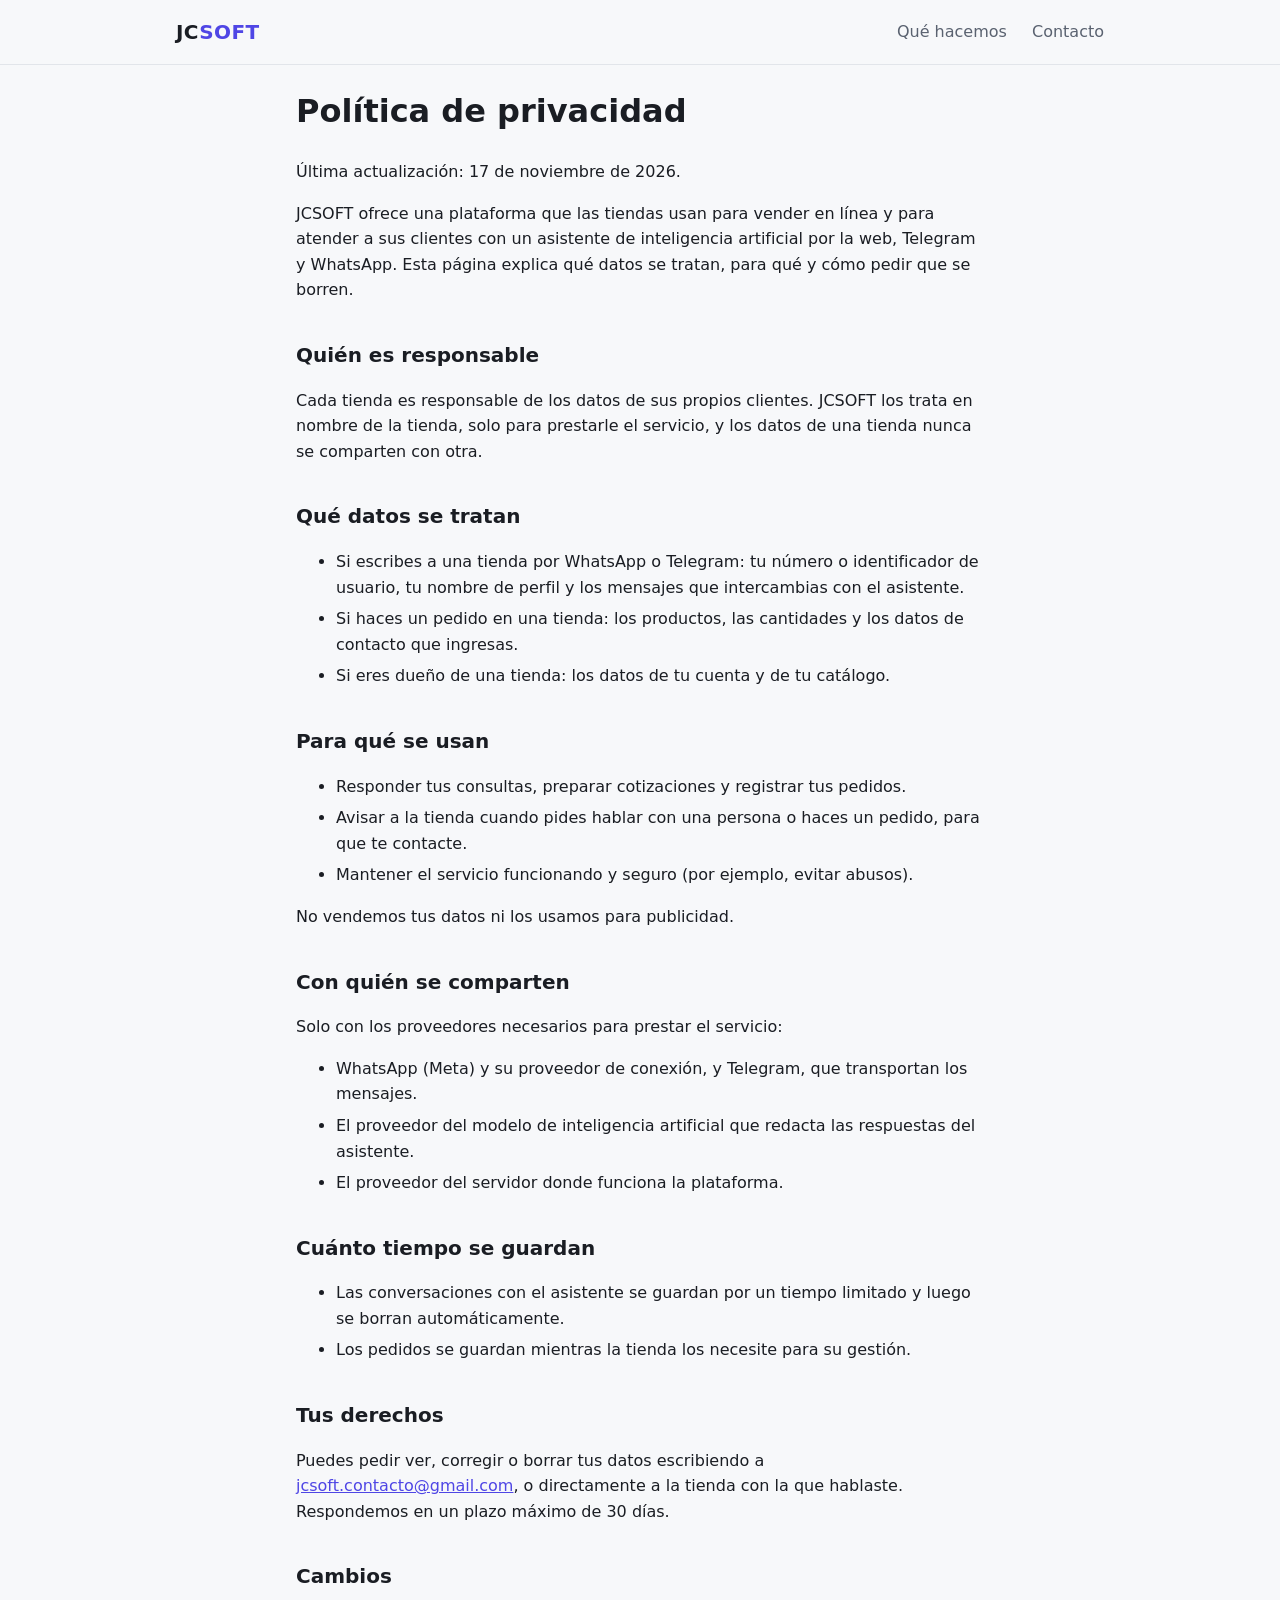
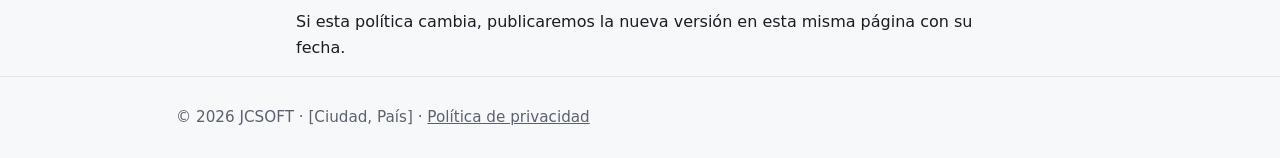
==== privacidad.html @ 0e06fb34 "Primera versión de la web de JCSOFT" ====
<!doctype html>
<html lang="es">
<head>
  <meta charset="utf-8">
  <meta name="viewport" content="width=device-width, initial-scale=1">
  <title>Política de privacidad · JCSOFT</title>
  <meta name="description" content="Qué datos trata la plataforma JCSOFT, para qué y cómo pedir que se borren.">
  <link rel="icon" href="data:image/svg+xml,<svg xmlns='http://www.w3.org/2000/svg' viewBox='0 0 32 32'><rect width='32' height='32' rx='7' fill='%234f46e5'/><text x='16' y='22' font-family='Arial' font-weight='bold' font-size='15' fill='white' text-anchor='middle'>JC</text></svg>">
  <link rel="stylesheet" href="estilos.css">
</head>
<body>
  <header>
    <div class="contenedor">
      <a class="marca" href="./">JC<span>SOFT</span></a>
      <nav>
        <a href="./#que-hacemos">Qué hacemos</a>
        <a href="./#contacto">Contacto</a>
      </nav>
    </div>
  </header>

  <main>
    <div class="contenedor texto-largo">
      <h1>Política de privacidad</h1>
      <p>Última actualización: 17 de noviembre de 2026.</p>

      <p>
        JCSOFT ofrece una plataforma que las tiendas usan para vender en línea y para atender a sus
        clientes con un asistente de inteligencia artificial por la web, Telegram y WhatsApp. Esta
        página explica qué datos se tratan, para qué y cómo pedir que se borren.
      </p>

      <h2>Quién es responsable</h2>
      <p>
        Cada tienda es responsable de los datos de sus propios clientes. JCSOFT los trata en nombre
        de la tienda, solo para prestarle el servicio, y los datos de una tienda nunca se comparten
        con otra.
      </p>

      <h2>Qué datos se tratan</h2>
      <ul>
        <li>Si escribes a una tienda por WhatsApp o Telegram: tu número o identificador de usuario, tu nombre de perfil y los mensajes que intercambias con el asistente.</li>
        <li>Si haces un pedido en una tienda: los productos, las cantidades y los datos de contacto que ingresas.</li>
        <li>Si eres dueño de una tienda: los datos de tu cuenta y de tu catálogo.</li>
      </ul>

      <h2>Para qué se usan</h2>
      <ul>
        <li>Responder tus consultas, preparar cotizaciones y registrar tus pedidos.</li>
        <li>Avisar a la tienda cuando pides hablar con una persona o haces un pedido, para que te contacte.</li>
        <li>Mantener el servicio funcionando y seguro (por ejemplo, evitar abusos).</li>
      </ul>
      <p>No vendemos tus datos ni los usamos para publicidad.</p>

      <h2>Con quién se comparten</h2>
      <p>Solo con los proveedores necesarios para prestar el servicio:</p>
      <ul>
        <li>WhatsApp (Meta) y su proveedor de conexión, y Telegram, que transportan los mensajes.</li>
        <li>El proveedor del modelo de inteligencia artificial que redacta las respuestas del asistente.</li>
        <li>El proveedor del servidor donde funciona la plataforma.</li>
      </ul>

      <h2>Cuánto tiempo se guardan</h2>
      <ul>
        <li>Las conversaciones con el asistente se guardan por un tiempo limitado y luego se borran automáticamente.</li>
        <li>Los pedidos se guardan mientras la tienda los necesite para su gestión.</li>
      </ul>

      <h2>Tus derechos</h2>
      <p>
        Puedes pedir ver, corregir o borrar tus datos escribiendo a
        <a href="mailto:jcsoft.contacto@gmail.com">jcsoft.contacto@gmail.com</a>, o directamente a
        la tienda con la que hablaste. Respondemos en un plazo máximo de 30 días.
      </p>

      <h2>Cambios</h2>
      <p>Si esta política cambia, publicaremos la nueva versión en esta misma página con su fecha.</p>
    </div>
  </main>

  <footer>
    <div class="contenedor">
      © 2026 JCSOFT · [Ciudad, País] · <a href="privacidad.html">Política de privacidad</a>
    </div>
  </footer>
</body>
</html>
---- estilos.css ----
/* Colores en variables: un solo lugar para cambiar la paleta (y el modo oscuro). */
:root {
  --fondo: #f7f8fa;
  --superficie: #ffffff;
  --texto: #1a1d23;
  --suave: #5a6270;
  --borde: #e2e5ea;
  --acento: #4f46e5;
  --acento-texto: #ffffff;
}

@media (prefers-color-scheme: dark) {
  :root {
    --fondo: #0f1115;
    --superficie: #171a21;
    --texto: #e8eaee;
    --suave: #9aa3b2;
    --borde: #2a2f3a;
    --acento: #818cf8;
    --acento-texto: #0f1115;
  }
}

* { box-sizing: border-box; }

body {
  margin: 0;
  font-family: system-ui, -apple-system, "Segoe UI", Roboto, sans-serif;
  line-height: 1.6;
  background: var(--fondo);
  color: var(--texto);
}

.contenedor { max-width: 960px; margin: 0 auto; padding: 0 16px; }

header { border-bottom: 1px solid var(--borde); }
header .contenedor { display: flex; align-items: center; justify-content: space-between; height: 64px; }
.marca { font-weight: 800; font-size: 1.25rem; letter-spacing: 0.02em; color: var(--texto); text-decoration: none; }
.marca span { color: var(--acento); }
nav a { color: var(--suave); text-decoration: none; margin-left: 20px; }
nav a:hover { color: var(--texto); }

.portada { padding: 72px 0 48px; }
.portada h1 { font-size: clamp(1.9rem, 5vw, 2.8rem); line-height: 1.2; margin: 0 0 16px; }
.portada p { font-size: 1.15rem; color: var(--suave); max-width: 640px; margin: 0 0 28px; }

.boton {
  display: inline-block;
  background: var(--acento);
  color: var(--acento-texto);
  padding: 12px 22px;
  border-radius: 8px;
  text-decoration: none;
  font-weight: 600;
}

section { padding: 40px 0; }
section h2 { font-size: 1.5rem; margin: 0 0 20px; }

.tarjetas { display: grid; grid-template-columns: repeat(auto-fit, minmax(220px, 1fr)); gap: 16px; }
.tarjeta { background: var(--superficie); border: 1px solid var(--borde); border-radius: 12px; padding: 20px; }
.tarjeta h3 { margin: 0 0 8px; font-size: 1.05rem; }
.tarjeta p { margin: 0; color: var(--suave); }

.texto-largo { max-width: 720px; }
.texto-largo h2 { margin-top: 36px; font-size: 1.25rem; }
.texto-largo li { margin-bottom: 6px; }

footer { border-top: 1px solid var(--borde); padding: 28px 0; color: var(--suave); font-size: 0.95rem; }
footer a { color: var(--suave); }

a { color: var(--acento); }

@media (max-width: 520px) {
  nav a { margin-left: 12px; }
  .portada { padding: 48px 0 32px; }
}
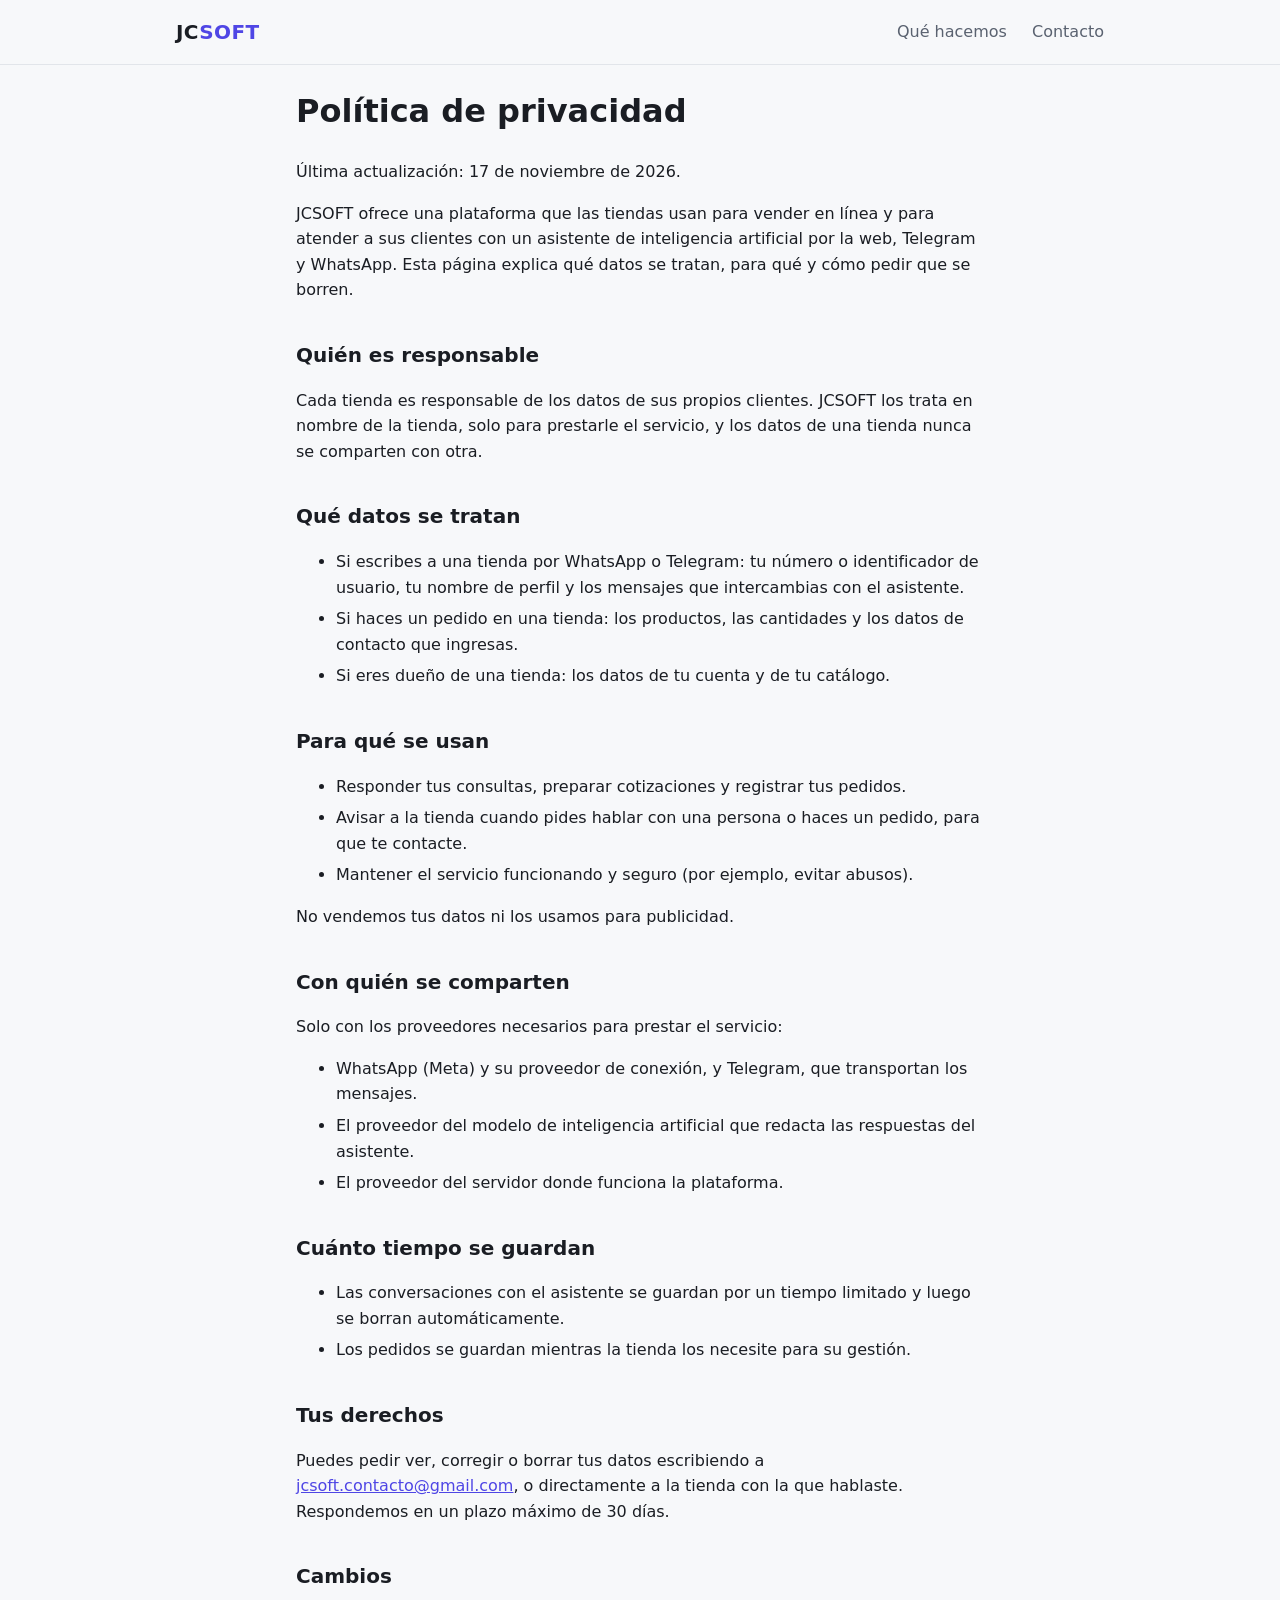
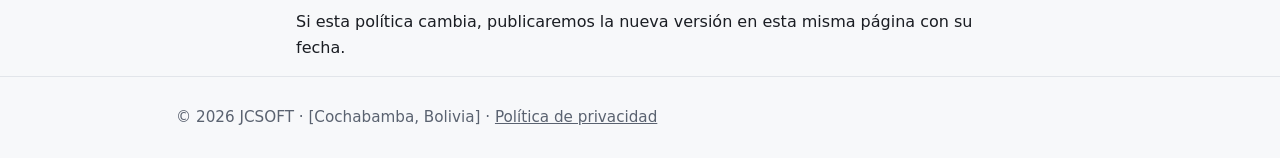
==== commit 904ac47a: "Se ha actualizado ciudad y pais" ====
--- a/privacidad.html
+++ b/privacidad.html
@@ -80,7 +80,7 @@
 
   <footer>
     <div class="contenedor">
-      © 2026 JCSOFT · [Ciudad, País] · <a href="privacidad.html">Política de privacidad</a>
+      © 2026 JCSOFT · [Cochabamba, Bolivia] · <a href="privacidad.html">Política de privacidad</a>
     </div>
   </footer>
 </body>
